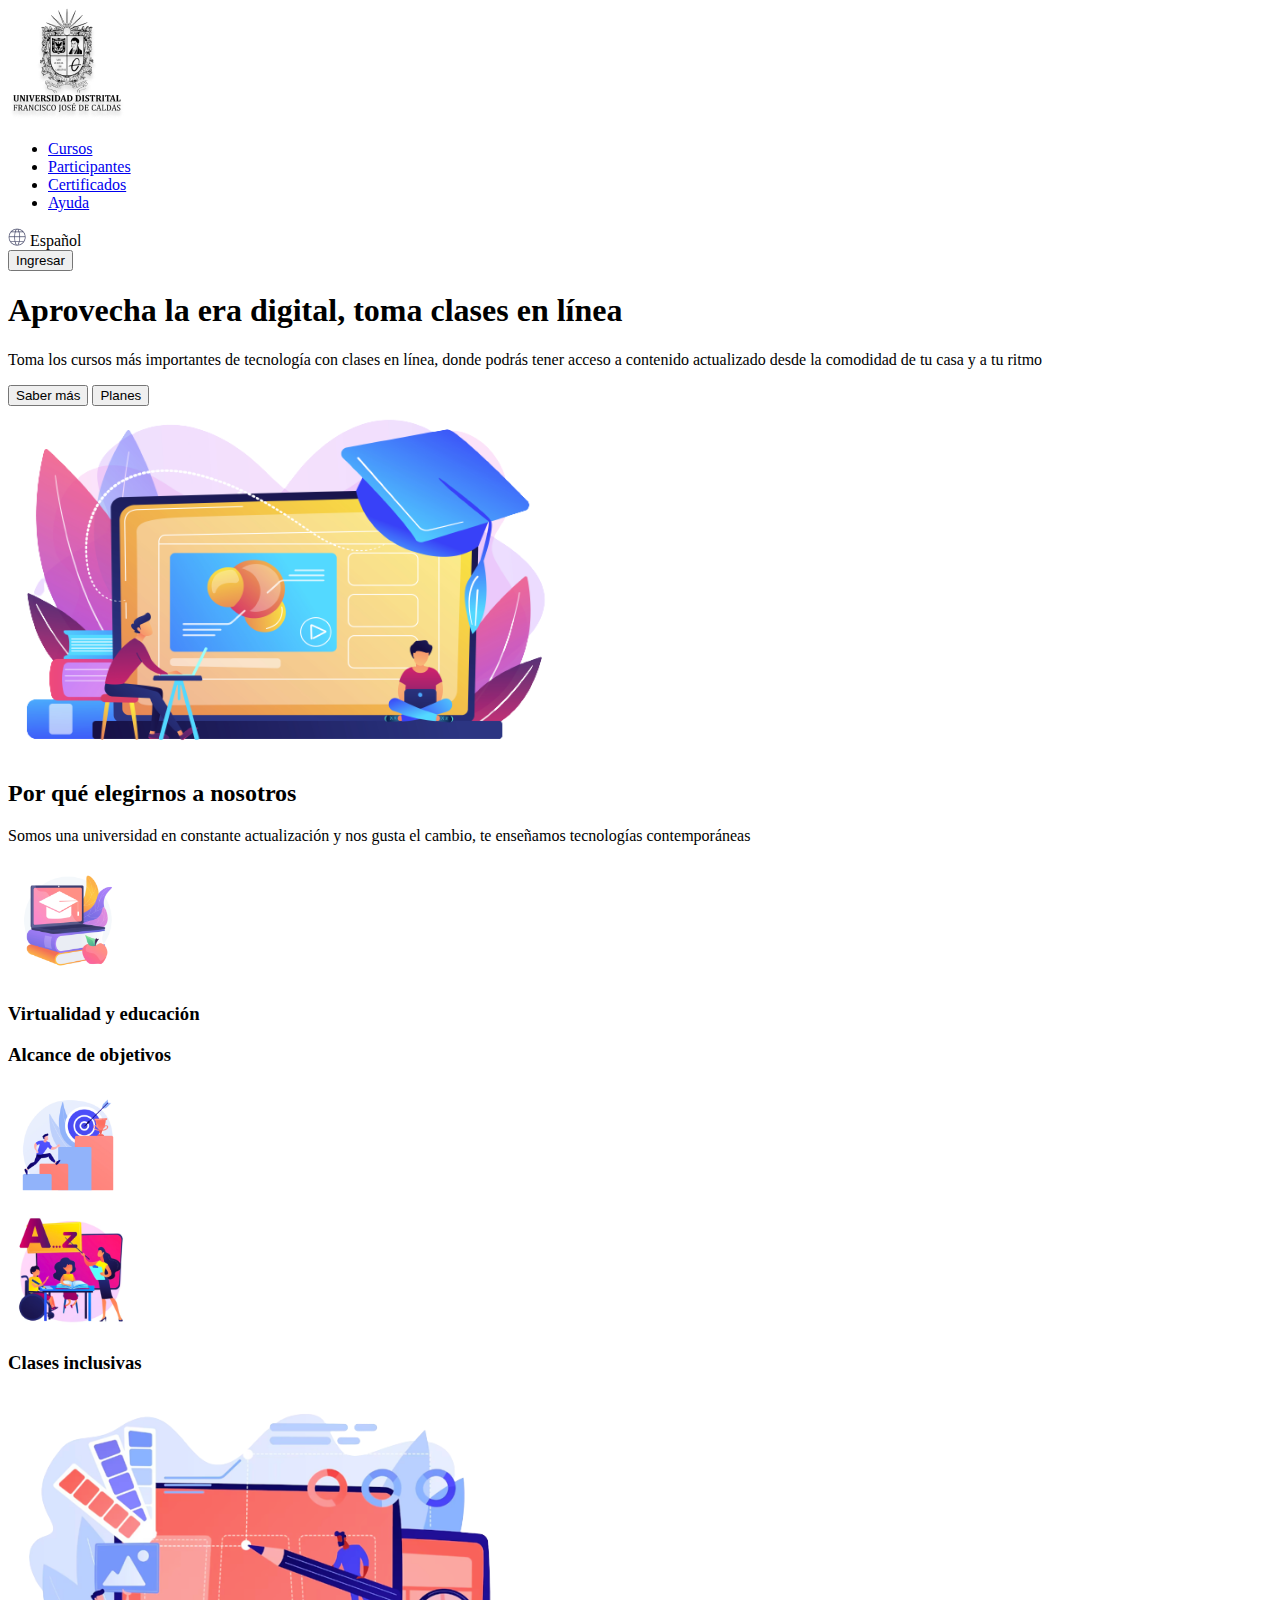
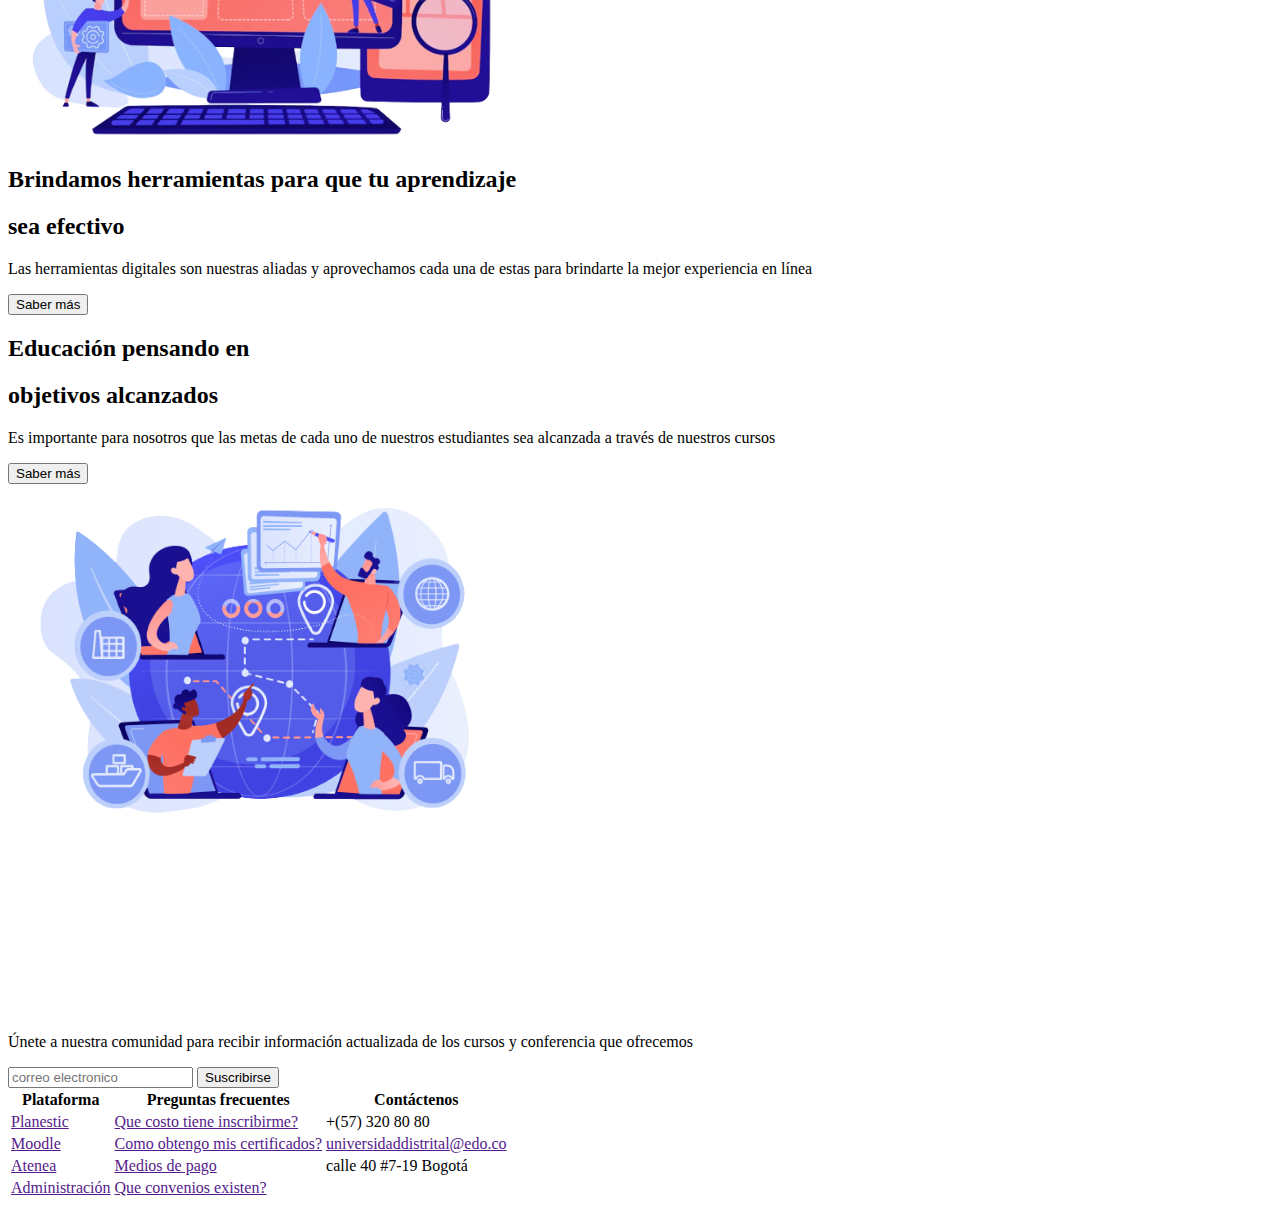
==== punto 1-3/index.html @ 8f154a1b "estructura html punto dos" ====
<!DOCTYPE html>
<html lang="en">
<head>
    <meta charset="UTF-8">
    <meta http-equiv="X-UA-Compatible" content="IE=edge">
    <meta name="viewport" content="width=
    , initial-scale=1.0">
    <title>Document</title>
</head>
<body>
    <header>
        <div>
            <img src="./images/header-logo.png" alt="main-logo">
            <nav>
                <ul>
                    <li><a href="#Banner">Cursos</a></li>
                    <li><a href="#Section-1">Participantes</a></li>
                    <li><a href="#Section-2">Certificados</a></li>
                    <li><a href="#footer">Ayuda</a></li>
                </ul>
            </nav>

        </div>
        <div>
        <div>
             <img src="./images/header-word.png" alt="world">
            <span>Español</span>
        </div>                
        <div>
            <button>Ingresar</button>
        </div>
        </div>

                                    
                
                
    </header>
    <main>
        <section id="Banner">
            <div>
                <h1>Aprovecha la era digital, toma clases en línea</h1>
                <p>Toma los cursos más importantes de tecnología 
                   con clases en línea, donde podrás tener acceso a contenido actualizado desde 
                   la comodidad de tu casa y a tu ritmo</p>

            </div>
            <div>
                <button>Saber más</button>
                <button>Planes</button>
            </div>
            <div>
                <img src="./images/banner-online.png" 
                alt="onlien-education"
                width="550px"
                height="350px"
                >

               

            </div>

        </section>
        <section id="Section-1">
            <div>
                <h2>Por qué elegirnos a nosotros</h2>
                <p>
                    Somos una universidad en constante 
                    actualización y nos gusta el cambio, 
                    te enseñamos tecnologías contemporáneas
                </p>
            </div>
            <div>
                <img src="./images/section1-education.png" 
                    alt="education"
                    width="120px"
                    height="120px"
                    >
                    <h3>Virtualidad y educación</h3>
            </div>
            <div>
                <h3>Alcance de objetivos</h3>
                <img src="./images/section1-goals.png" 
                alt="goals"
                width="120px"
                height="120px"
                >
            </div>
            <div>
                <img src="./images/section1-teach.png" 
                alt="education"
                width="120px"
                height="120px"
                >
                <h3>Clases inclusivas</h3>
            </div>

        </section>
        <section id="Section-2">
            <div>
                <img src="./images/section2-tools.png" 
                alt="tools"
                width="500px"
                height="350px"
                >
                <div>
                    <h2>Brindamos herramientas para que tu aprendizaje</h2>
                    <h2>sea efectivo</h2>
                    <p>
                        Las herramientas digitales son nuestras aliadas y aprovechamos cada una de estas para 
                        brindarte la mejor experiencia en línea
                    </p>
                    <button>Saber más</button>
                </div>
            </div>
            <div>
                <div>
                    <h2>Educación pensando en</h2>
                    <h2>objetivos alcanzados</h2>
                                 
                    <p>
                        Es importante para nosotros que las metas de cada uno de nuestros estudiantes sea 
                        alcanzada a través de nuestros cursos
                    </p>
                    <button>Saber más</button>
                </div>
                <img src="./images/section2-goals.png" 
                alt="goals"
                width="500px"
                height="350px"
                >
            </div>
        </section>
    </main>
    <footer id="footer">
        <div>
            <img src="./images/footer-logo.png" 
            alt="footer-logo"
            width="200px"
            height="175px"
            >
            <div>
                <p>
                    Únete a nuestra comunidad para recibir información actualizada de los 
                    cursos y conferencia que ofrecemos
                </p>
                <form method="post">
                    <input 
                    id="email"
                    type="email"
                    name="user-name"
                    placeholder="correo electronico"
                    >
                    <button>Suscribirse</button>
                </form>
            </div>
        </div>
        <div>
            <table>
                <tr>
                    <th>Plataforma</th>
                    <th>Preguntas frecuentes</th>
                    <th>Contáctenos</th>
                </tr>
                <tr>
                    <td><a href="">Planestic</a></td>
                    <td><a href="">Que costo tiene inscribirme?</a></td>
                    <td>+(57) 320 80 80</td>
                </tr>
                <tr>
                    <td><a href="">Moodle</a></td>
                    <td><a href="">Como obtengo mis certificados?</a></td>
                    <td><a href="">universidaddistrital@edo.co</a></td>
                </tr>
                <tr>
                    <td><a href="">Atenea</a></td>
                    <td><a href="">Medios de pago</a></td>
                    <td>calle 40  #7-19 Bogotá</td>
                </tr>
                <tr>
                    <td><a href="">Administración</a></td>
                    <td><a href="">Que convenios existen?</a></td>
                </tr>
            </table>
        </div>

    </footer>
</body>
</html>
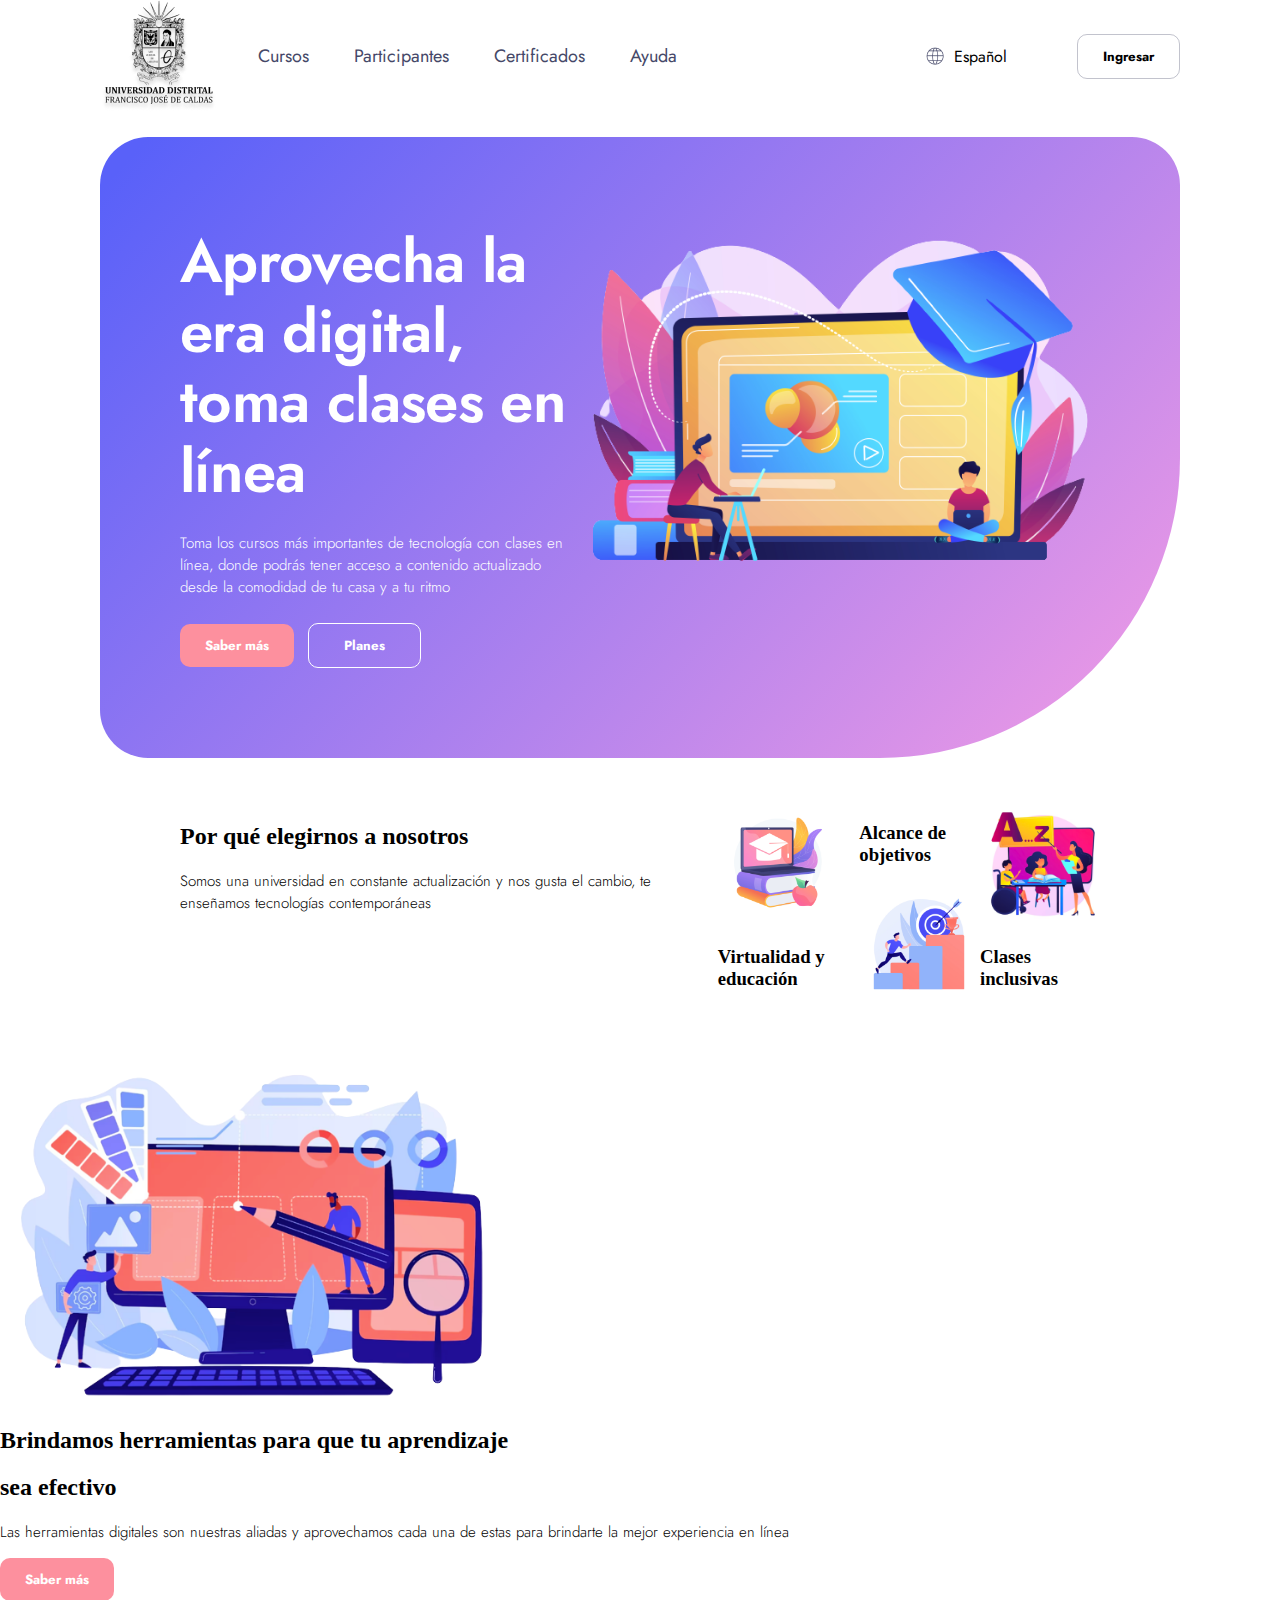
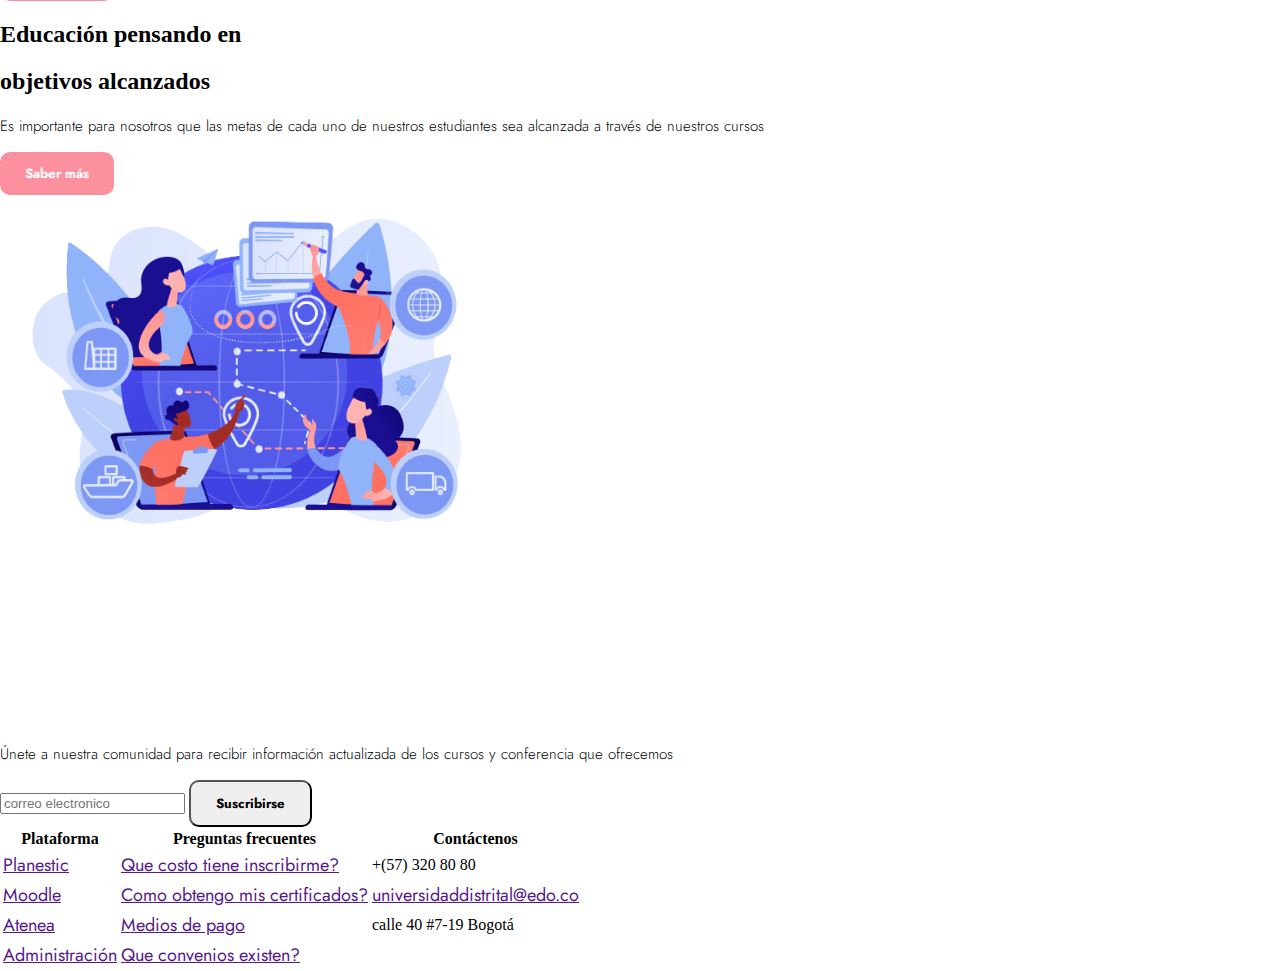
==== commit 847d9d5d: "se agregan estilos del header y del banner" ====
--- a/punto 1-3/index.html
+++ b/punto 1-3/index.html
@@ -5,11 +5,13 @@
     <meta http-equiv="X-UA-Compatible" content="IE=edge">
     <meta name="viewport" content="width=
     , initial-scale=1.0">
-    <title>Document</title>
+    <title>UD Atenea</title>
+    <link rel="stylesheet" href='https://fonts.googleapis.com/css?family=Jost' rel='stylesheet'>
+    <link rel="stylesheet" href="./styles/style.css">
 </head>
 <body>
     <header>
-        <div>
+        <div class="header_navigation">
             <img src="./images/header-logo.png" alt="main-logo">
             <nav>
                 <ul>
@@ -20,16 +22,17 @@
                 </ul>
             </nav>
 
+        </div>        
+        <div class="header_settings">
+            <div>
+            <img src="./images/header-word.png" alt="world">
+            <span>Español</span>
         </div>
-        <div>
-        <div>
-             <img src="./images/header-word.png" alt="world">
-            <span>Español</span>
+            <button>Ingresar</button>
+            
         </div>                
-        <div>
-            <button>Ingresar</button>
-        </div>
-        </div>
+        
+        
 
                                     
                 
@@ -38,6 +41,7 @@
     <main>
         <section id="Banner">
             <div>
+            <div>
                 <h1>Aprovecha la era digital, toma clases en línea</h1>
                 <p>Toma los cursos más importantes de tecnología 
                    con clases en línea, donde podrás tener acceso a contenido actualizado desde 
@@ -45,19 +49,16 @@
 
             </div>
             <div>
-                <button>Saber más</button>
-                <button>Planes</button>
+                <button class="button-orange">Saber más</button>
+                <button class="button-white">Planes</button>
             </div>
-            <div>
-                <img src="./images/banner-online.png" 
+            </div>
+             <img src="./images/banner-online.png" 
                 alt="onlien-education"
                 width="550px"
                 height="350px"
-                >
-
-               
-
-            </div>
+                >  
+                                  
 
         </section>
         <section id="Section-1">
@@ -109,7 +110,7 @@
                         Las herramientas digitales son nuestras aliadas y aprovechamos cada una de estas para 
                         brindarte la mejor experiencia en línea
                     </p>
-                    <button>Saber más</button>
+                    <button class="button-orange">Saber más</button>
                 </div>
             </div>
             <div>
@@ -121,7 +122,7 @@
                         Es importante para nosotros que las metas de cada uno de nuestros estudiantes sea 
                         alcanzada a través de nuestros cursos
                     </p>
-                    <button>Saber más</button>
+                    <button class="button-orange">Saber más</button>
                 </div>
                 <img src="./images/section2-goals.png" 
                 alt="goals"
--- a/punto 1-3/styles/style.css
+++ b/punto 1-3/styles/style.css
@@ -0,0 +1,122 @@
+/*Estilos globales*/
+body{
+    margin: 0px;
+}
+
+a{
+    font-family: 'Jost';
+    font-size: 18px;
+
+}
+
+button{
+    padding: 12px 25px;
+    font-family: 'Jost';
+    font-weight: bold;
+    border-radius: 10px;
+    cursor: pointer;
+}
+
+.button-orange{
+    margin-right: 10px;
+    background-color: #fd909e;
+    color: #fff;
+    border: none;
+}
+
+p{
+    font-family: 'Jost';
+    font-weight: 300;
+    font-size: 15px;
+}
+
+/*Estilos header*/
+header{
+    display: flex;
+    justify-content: space-between;
+    margin: 0px 100px;
+}
+
+.header_navigation{
+    display: flex;
+    align-items: center;
+    
+
+}
+
+.header_navigation nav ul{
+    display: flex;
+    gap: 45px;
+    list-style: none;
+
+}
+
+.header_navigation nav ul li a{
+    text-decoration: none;
+    color: #454868;
+}
+
+.header_settings{
+    display: flex;
+    gap: 70px;
+    align-items: center;
+}
+
+.header_settings div{
+    display: flex;
+    align-items: center;
+    gap: 10px;
+    font-family: 'Jost';
+    font-size: 16px;
+    font-weight: 400;
+}
+
+.header_settings button{
+ background-color: transparent;
+ border: 1px solid #45486854;
+
+}
+
+/*Estilos banner*/
+
+#Banner{
+    display: flex;
+    margin: 25px 100px;
+    padding: 90px 80px;
+    background: linear-gradient(313.18deg, #EE9AE5 3.28%, #5961F9 97.04%);
+    border-radius: 48px 48px 300px 48px;
+}
+
+h1{
+    margin: 0px;
+    font-family: 'Jost';
+    font-size: 60px;
+    font-weight: 600;
+    color: #fff;
+    line-height: 70px;
+    letter-spacing: -0.64px;
+}
+
+#Banner p{
+    margin: 25px 0px;
+    color: #fff;    
+}
+
+.button-white{
+    padding: 12px 35px;
+    background-color: transparent;
+    color: #fff;
+    border: 1px solid #fff;
+}
+
+
+/* estilos section 1*/
+
+#Section-1{
+    display: flex;
+    justify-content: space-between;
+    margin: 25px 100px;
+    padding: 20px 80px;
+}
+
+
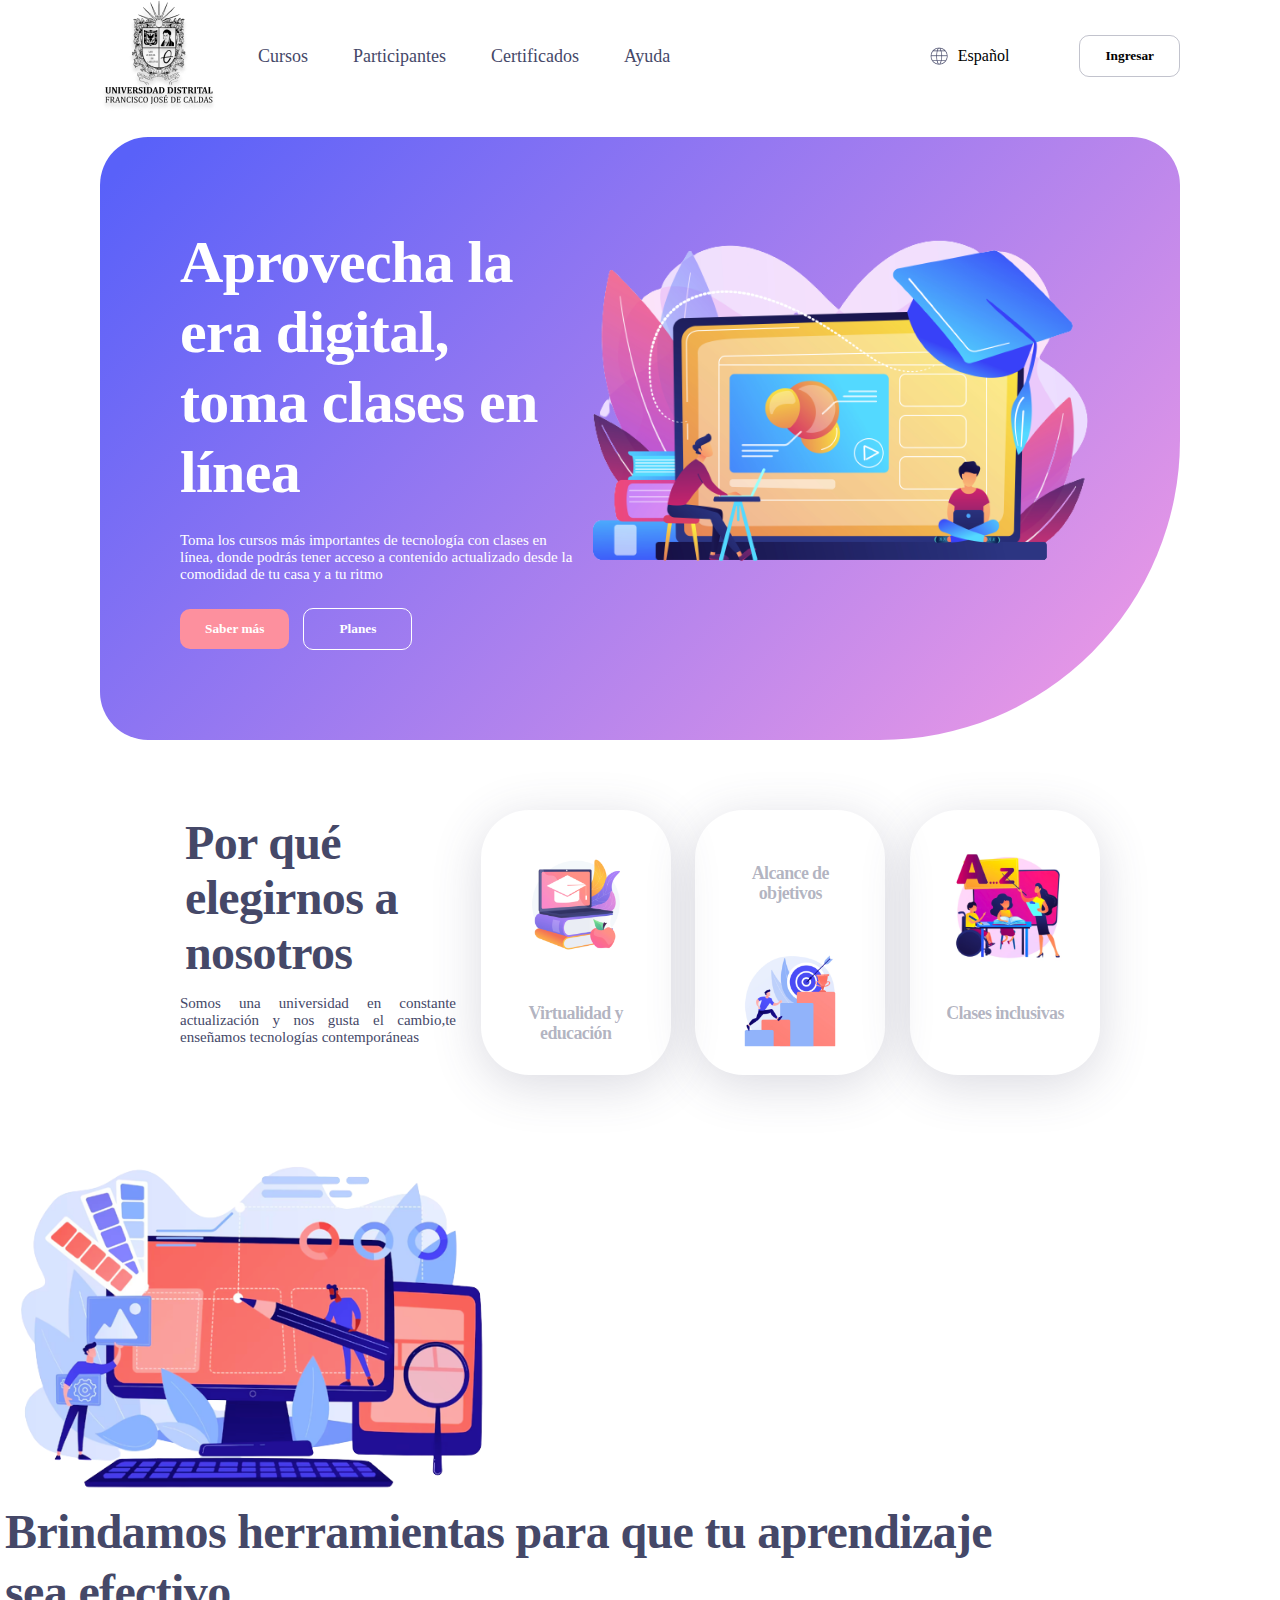
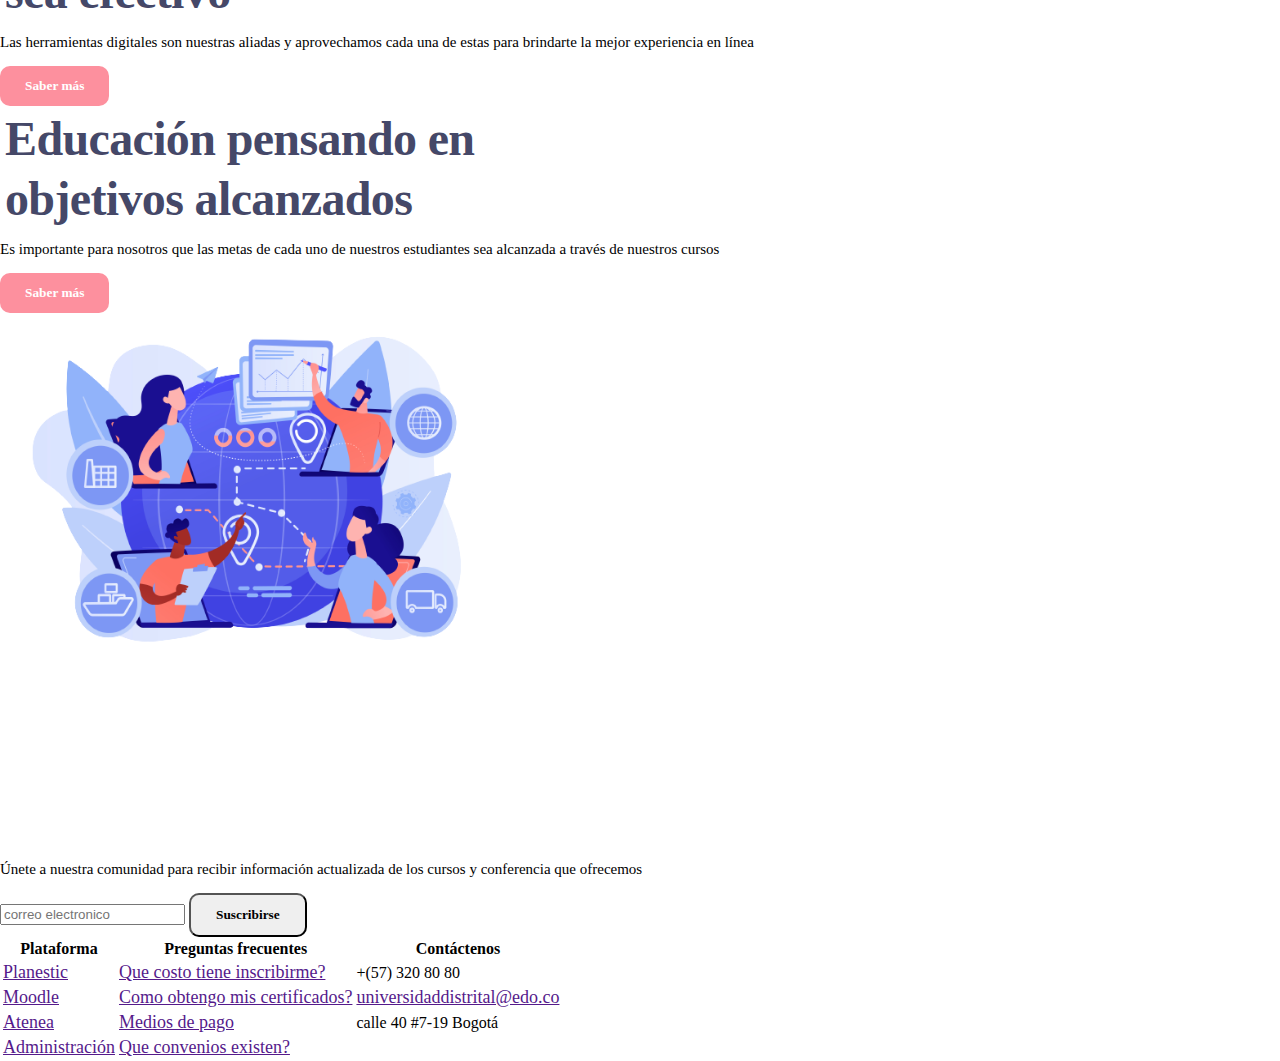
==== commit fabe18a4: "separacion de estilos y creacion de estilos seccion 1" ====
--- a/punto 1-3/index.html
+++ b/punto 1-3/index.html
@@ -6,8 +6,12 @@
     <meta name="viewport" content="width=
     , initial-scale=1.0">
     <title>UD Atenea</title>
-    <link rel="stylesheet" href='https://fonts.googleapis.com/css?family=Jost' rel='stylesheet'>
-    <link rel="stylesheet" href="./styles/style.css">
+    <link rel="stylesheet" href="https://indestructibletype.com/fonts/Jost.css%22" rel="nofollow">
+    <link rel="stylesheet" href="./styles/global-styles.css">
+    <link rel="stylesheet" href="./styles/header-styles.css">
+    <link rel="stylesheet" href="./styles/banner-styles.css">
+    <link rel="stylesheet" href="./styles/section1-styles.css">
+    <link rel="stylesheet" href="./styles/section2-styles.css">
 </head>
 <body>
     <header>
@@ -62,15 +66,13 @@
 
         </section>
         <section id="Section-1">
-            <div>
+            <div class="section-1_info">
                 <h2>Por qué elegirnos a nosotros</h2>
                 <p>
-                    Somos una universidad en constante 
-                    actualización y nos gusta el cambio, 
-                    te enseñamos tecnologías contemporáneas
+                    Somos una universidad en constante actualización y nos gusta el cambio,te enseñamos tecnologías contemporáneas
                 </p>
             </div>
-            <div>
+            <div class="section-1_card">
                 <img src="./images/section1-education.png" 
                     alt="education"
                     width="120px"
@@ -78,7 +80,7 @@
                     >
                     <h3>Virtualidad y educación</h3>
             </div>
-            <div>
+            <div class="section-1_card">
                 <h3>Alcance de objetivos</h3>
                 <img src="./images/section1-goals.png" 
                 alt="goals"
@@ -86,7 +88,7 @@
                 height="120px"
                 >
             </div>
-            <div>
+            <div class="section-1_card">
                 <img src="./images/section1-teach.png" 
                 alt="education"
                 width="120px"
--- a/punto 1-3/styles/global-styles.css
+++ b/punto 1-3/styles/global-styles.css
@@ -0,0 +1,41 @@
+/*Estilos globales*/
+body{
+    margin: 0px;
+}
+
+a{
+    font-family: 'Jost';
+    font-size: 18px;
+
+}
+
+button{
+    padding: 12px 25px;
+    font-family: 'Jost';
+    font-weight: bold;
+    border-radius: 10px;
+    cursor: pointer;
+}
+
+.button-orange{
+    margin-right: 10px;
+    background-color: #fd909e;
+    color: #fff;
+    border: none;
+}
+
+p{
+    font-family: 'Jost';
+    font-weight: 300;
+    font-size: 15px;
+}
+
+h2{
+    margin: 5px;
+    color: #454868;
+    font-family: 'Jost';
+    font-size: 48px;
+    line-height: 55px;
+    letter-spacing: -0.64px;
+
+}
--- a/punto 1-3/styles/header-styles.css
+++ b/punto 1-3/styles/header-styles.css
@@ -0,0 +1,47 @@
+/*Estilos header*/
+header{
+    display: flex;
+    justify-content: space-between;
+    margin: 0px 100px;
+}
+
+.header_navigation{
+    display: flex;
+    align-items: center;
+    
+
+}
+
+.header_navigation nav ul{
+    display: flex;
+    gap: 45px;
+    list-style: none;
+
+}
+
+.header_navigation nav ul li a{
+    text-decoration: none;
+    color: #454868;
+}
+
+.header_settings{
+    display: flex;
+    gap: 70px;
+    align-items: center;
+}
+
+.header_settings div{
+    display: flex;
+    align-items: center;
+    gap: 10px;
+    font-family: 'Jost';
+    font-size: 16px;
+    font-weight: 400;
+}
+
+.header_settings button{
+ background-color: transparent;
+ border: 1px solid #45486854;
+
+}
+
--- a/punto 1-3/styles/banner-styles.css
+++ b/punto 1-3/styles/banner-styles.css
@@ -0,0 +1,32 @@
+/*Estilos banner*/
+
+#Banner{
+    display: flex;
+    margin: 25px 100px;
+    padding: 90px 80px;
+    background: linear-gradient(313.18deg, #EE9AE5 3.28%, #5961F9 97.04%);
+    border-radius: 48px 48px 300px 48px;
+}
+
+h1{
+    margin: 0px;
+    font-family: 'Jost';
+    font-size: 60px;
+    font-weight: 600;
+    color: #fff;
+    line-height: 70px;
+    letter-spacing: -0.64px;
+}
+
+#Banner p{
+    margin: 25px 0px;
+    color: #fff;    
+}
+
+.button-white{
+    padding: 12px 35px;
+    background-color: transparent;
+    color: #fff;
+    border: 1px solid #fff;
+}
+
--- a/punto 1-3/styles/section1-styles.css
+++ b/punto 1-3/styles/section1-styles.css
@@ -0,0 +1,45 @@
+/* estilos section 1*/
+
+#Section-1{
+    display: flex;
+    justify-content: space-between;
+    margin: 50px 100px;
+    padding: 20px 80px;
+}
+.section-1_info{
+    width: 30%;
+}
+
+
+
+.section-1_info p{
+    color: #454868;
+    text-align: justify;
+}
+
+.section-1_card{
+    display: flex;
+    flex-direction: column;
+    align-items: center;
+    justify-content: space-between;
+    gap: 20px;
+    width: min-content;
+
+    height: 195px;
+    padding: 35px;
+    border-radius: 48px;
+    box-shadow: 0px 10px 50px #45486833;
+    text-align: center;
+}
+
+.section-1_card h3{
+    font-family: 'Jost';
+    color: #45486868;
+    font-size: 18px;
+    line-height: 20px;
+    letter-spacing: -0.64px;
+    text-align: center;
+}
+
+
+
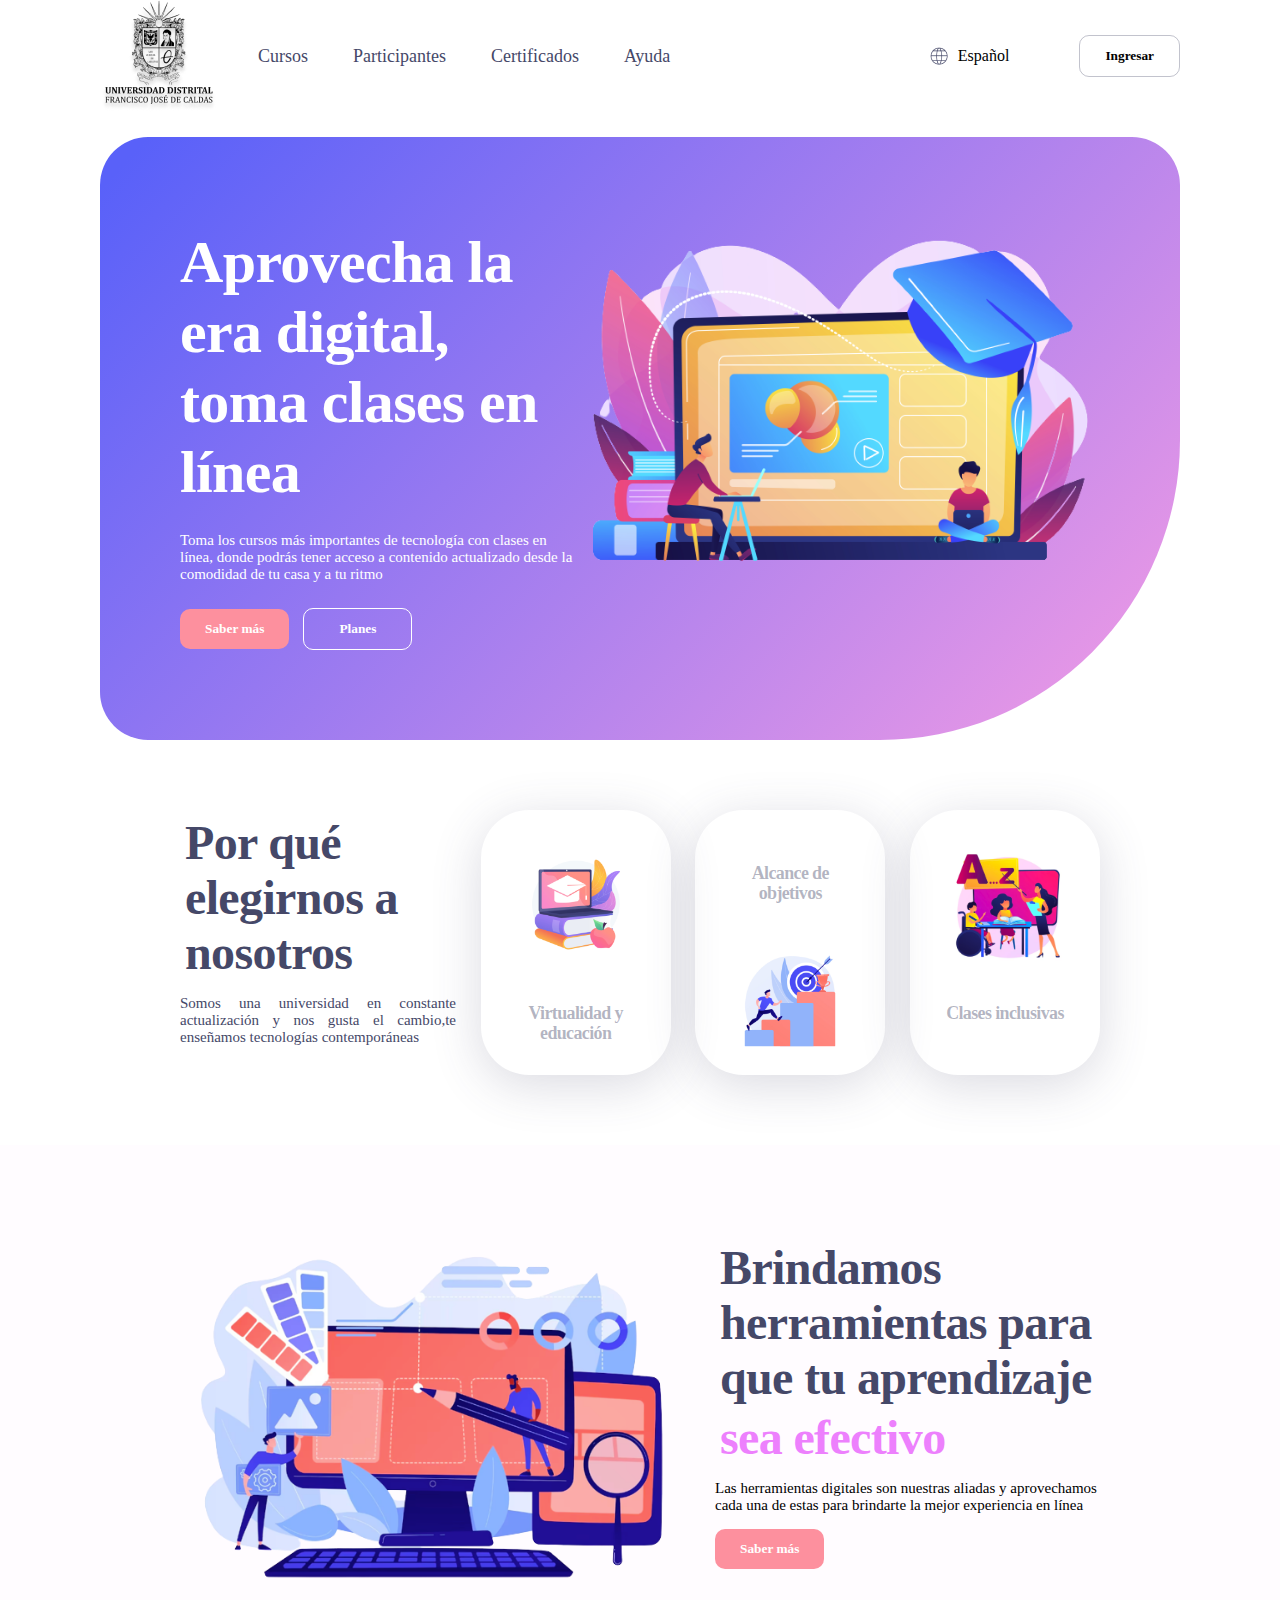
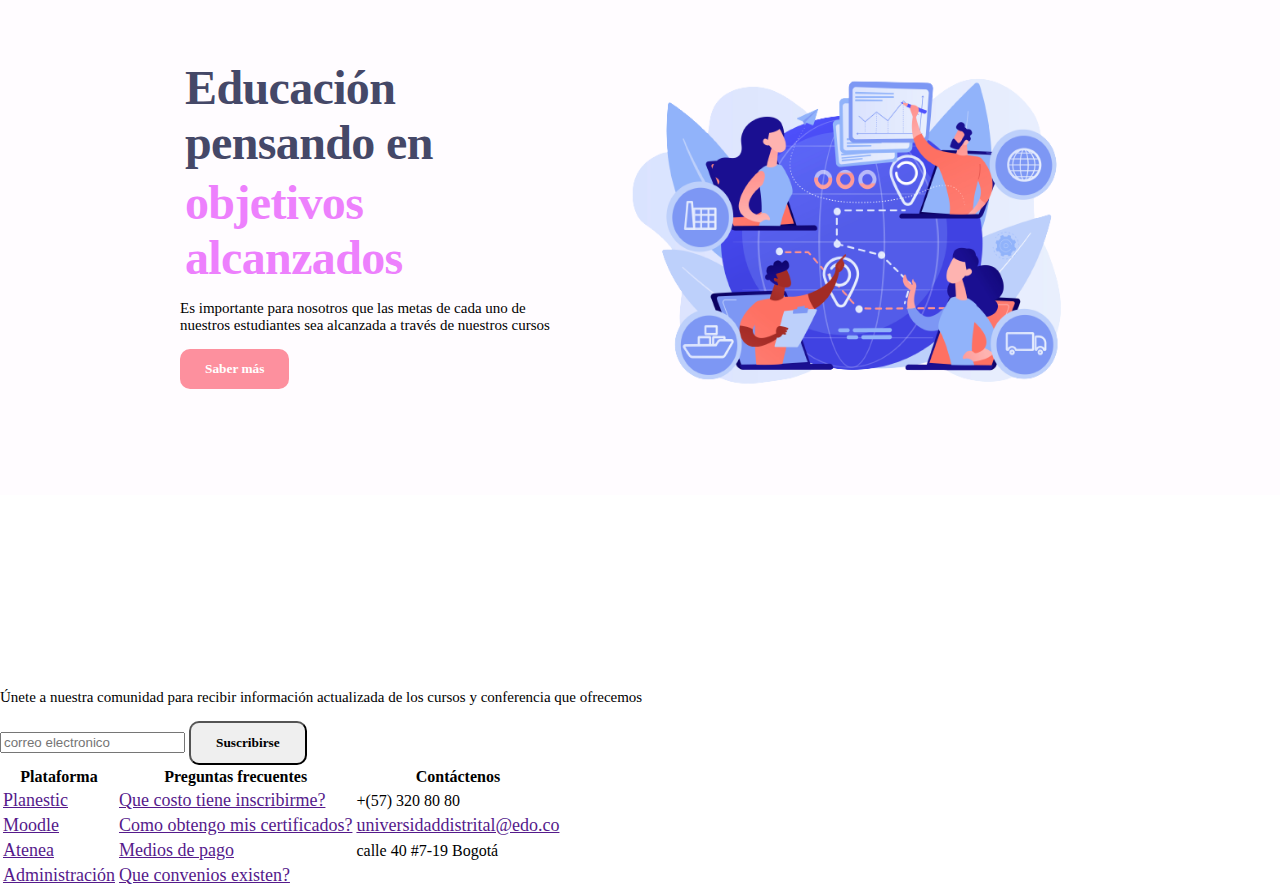
==== commit 36e32504: "cambios seccion 2" ====
--- a/punto 1-3/index.html
+++ b/punto 1-3/index.html
@@ -99,7 +99,7 @@
 
         </section>
         <section id="Section-2">
-            <div>
+            <div class="section-2_info"> 
                 <img src="./images/section2-tools.png" 
                 alt="tools"
                 width="500px"
@@ -107,7 +107,7 @@
                 >
                 <div>
                     <h2>Brindamos herramientas para que tu aprendizaje</h2>
-                    <h2>sea efectivo</h2>
+                    <h2 class="section-2_pink">sea efectivo</h2>
                     <p>
                         Las herramientas digitales son nuestras aliadas y aprovechamos cada una de estas para 
                         brindarte la mejor experiencia en línea
@@ -115,10 +115,10 @@
                     <button class="button-orange">Saber más</button>
                 </div>
             </div>
-            <div>
+            <div class="section-2_info">
                 <div>
                     <h2>Educación pensando en</h2>
-                    <h2>objetivos alcanzados</h2>
+                    <h2 class="section-2_pink">objetivos alcanzados</h2>
                                  
                     <p>
                         Es importante para nosotros que las metas de cada uno de nuestros estudiantes sea 
--- a/punto 1-3/styles/section2-styles.css
+++ b/punto 1-3/styles/section2-styles.css
@@ -0,0 +1,16 @@
+/*section 2*/
+#Section-2{
+padding: 20px 180px;
+background: #ed80fd06;
+}
+
+.section-2_info{
+    display: flex;
+    gap: 35px;
+    margin: 70px 0px;
+
+}
+
+.section-2_pink{
+    color: #ed80fd;
+}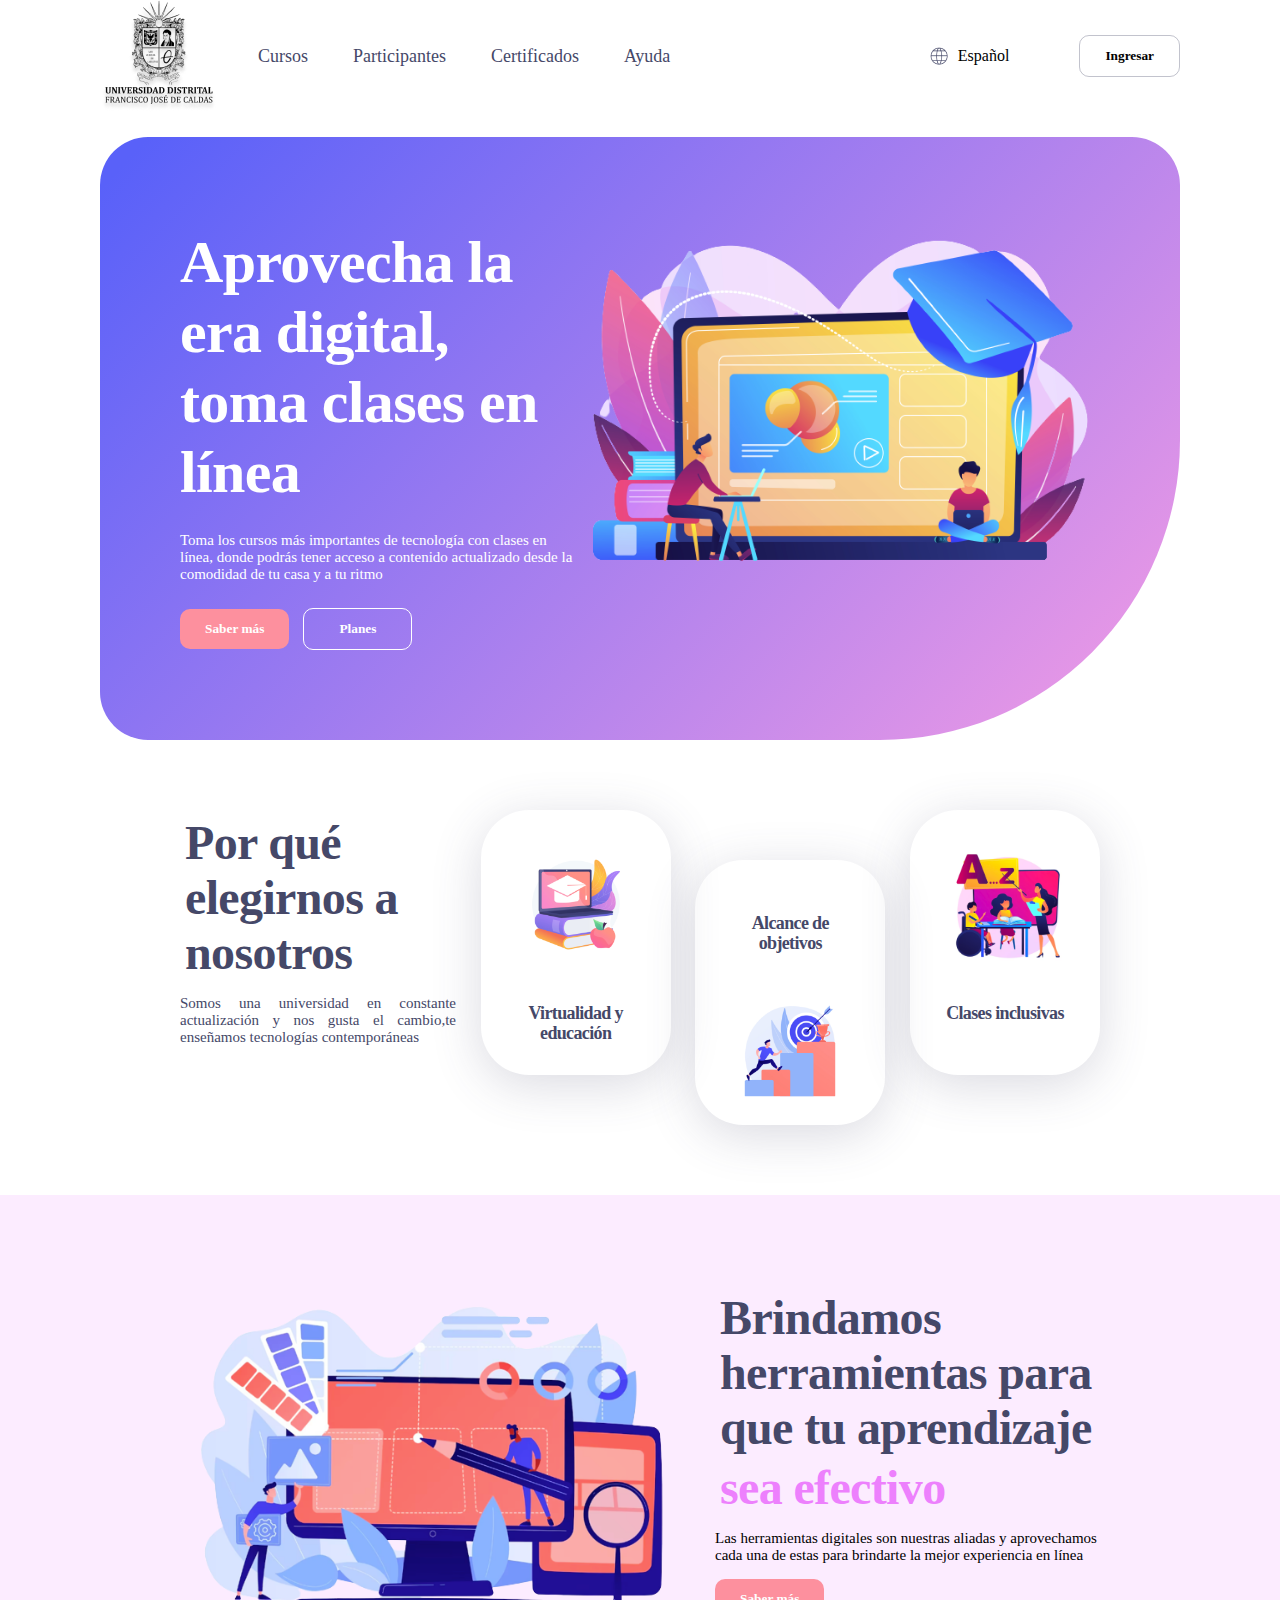
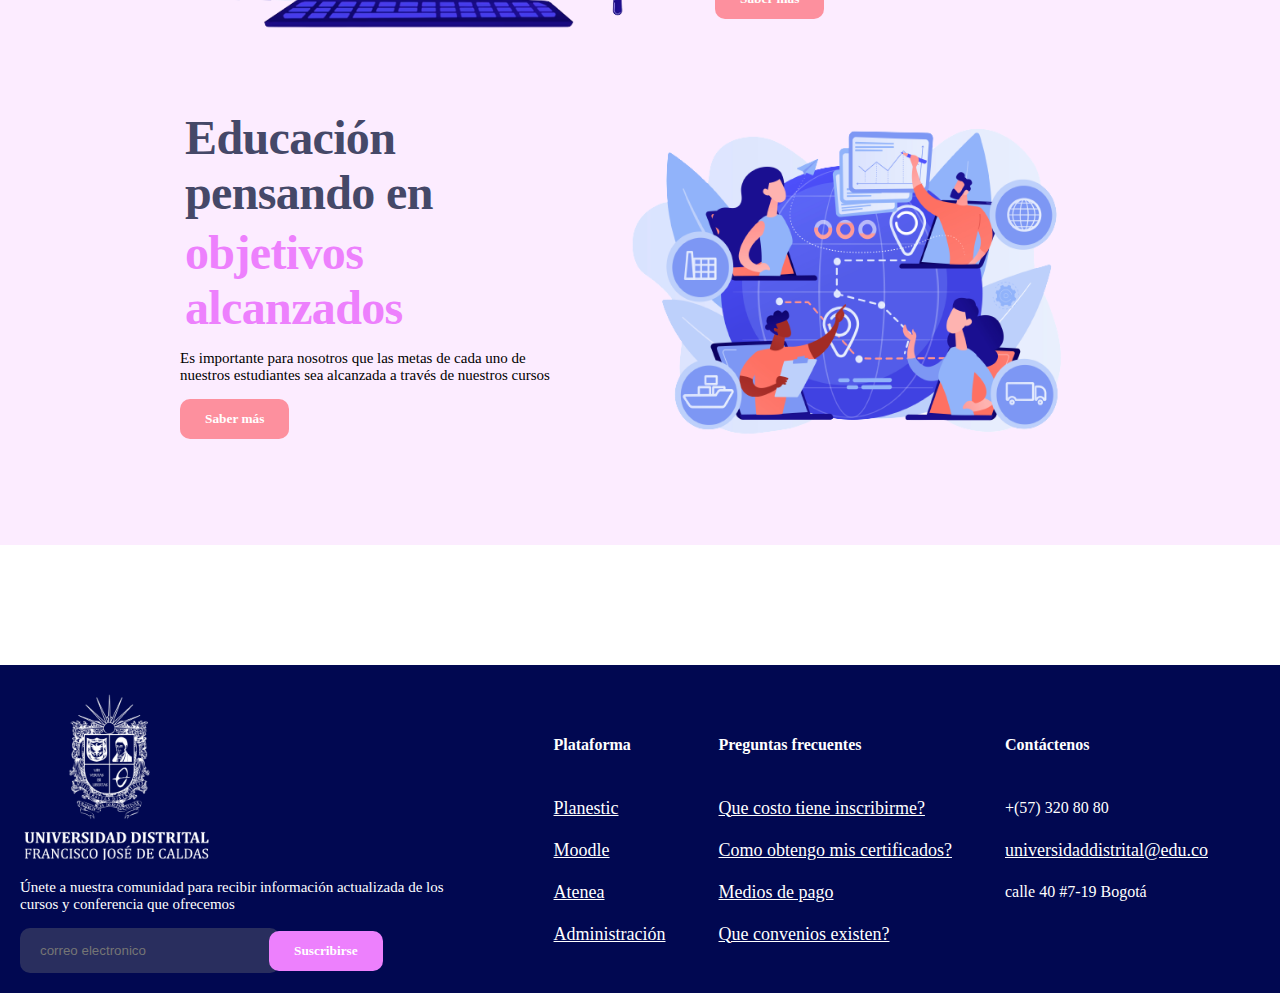
==== commit 6a3633ba: "se agrego estilos footer" ====
--- a/punto 1-3/index.html
+++ b/punto 1-3/index.html
@@ -12,6 +12,7 @@
     <link rel="stylesheet" href="./styles/banner-styles.css">
     <link rel="stylesheet" href="./styles/section1-styles.css">
     <link rel="stylesheet" href="./styles/section2-styles.css">
+    <link rel="stylesheet" href="./styles/footer-styles.css">
 </head>
 <body>
     <header>
@@ -80,7 +81,7 @@
                     >
                     <h3>Virtualidad y educación</h3>
             </div>
-            <div class="section-1_card">
+            <div class="section-1_card section-1_card-down">
                 <h3>Alcance de objetivos</h3>
                 <img src="./images/section1-goals.png" 
                 alt="goals"
@@ -135,7 +136,7 @@
         </section>
     </main>
     <footer id="footer">
-        <div>
+        <div class="footer-info">
             <img src="./images/footer-logo.png" 
             alt="footer-logo"
             width="200px"
@@ -153,7 +154,7 @@
                     name="user-name"
                     placeholder="correo electronico"
                     >
-                    <button>Suscribirse</button>
+                    <button class="button-pink">Suscribirse</button>
                 </form>
             </div>
         </div>
@@ -172,7 +173,7 @@
                 <tr>
                     <td><a href="">Moodle</a></td>
                     <td><a href="">Como obtengo mis certificados?</a></td>
-                    <td><a href="">universidaddistrital@edo.co</a></td>
+                    <td><a href="">universidaddistrital@edu.co</a></td>
                 </tr>
                 <tr>
                     <td><a href="">Atenea</a></td>
--- a/punto 1-3/styles/section1-styles.css
+++ b/punto 1-3/styles/section1-styles.css
@@ -34,12 +34,17 @@
 
 .section-1_card h3{
     font-family: 'Jost';
-    color: #45486868;
+    color: #454868;
     font-size: 18px;
     line-height: 20px;
     letter-spacing: -0.64px;
     text-align: center;
 }
 
+.section-1_card-down{
+    margin-top: 50px;
+
+}
 
 
+
--- a/punto 1-3/styles/section2-styles.css
+++ b/punto 1-3/styles/section2-styles.css
@@ -1,7 +1,7 @@
 /*section 2*/
 #Section-2{
 padding: 20px 180px;
-background: #ed80fd06;
+background: #ed80fd26;
 }
 
 .section-2_info{
--- a/punto 1-3/styles/footer-styles.css
+++ b/punto 1-3/styles/footer-styles.css
@@ -0,0 +1,51 @@
+#footer{
+    display: flex;
+    justify-content: space-between;
+    align-items: center;
+
+    margin-top: 120px;
+    padding: 20px;
+    background-color: #010851;
+    color: #fff;
+}
+
+.footer-info{
+    width: 35%;
+}
+
+input {
+    margin-right: -15px;
+    width: 220px;
+    padding: 15px 20px;
+    border: none;
+    border-radius: 10px;
+    background-color: #45486899;
+
+}
+
+.button-pink{
+    background-color: #ed80fd;
+    color: #fff;
+    border: none;
+}
+
+table{
+    font-family: 'Jost';
+    text-align: left;
+}
+
+tr{
+    height: 40px;
+}
+
+th{
+    height: 80px;
+}
+
+td{
+    padding-right: 50px;
+}
+
+td a{
+    color: #fff;
+}